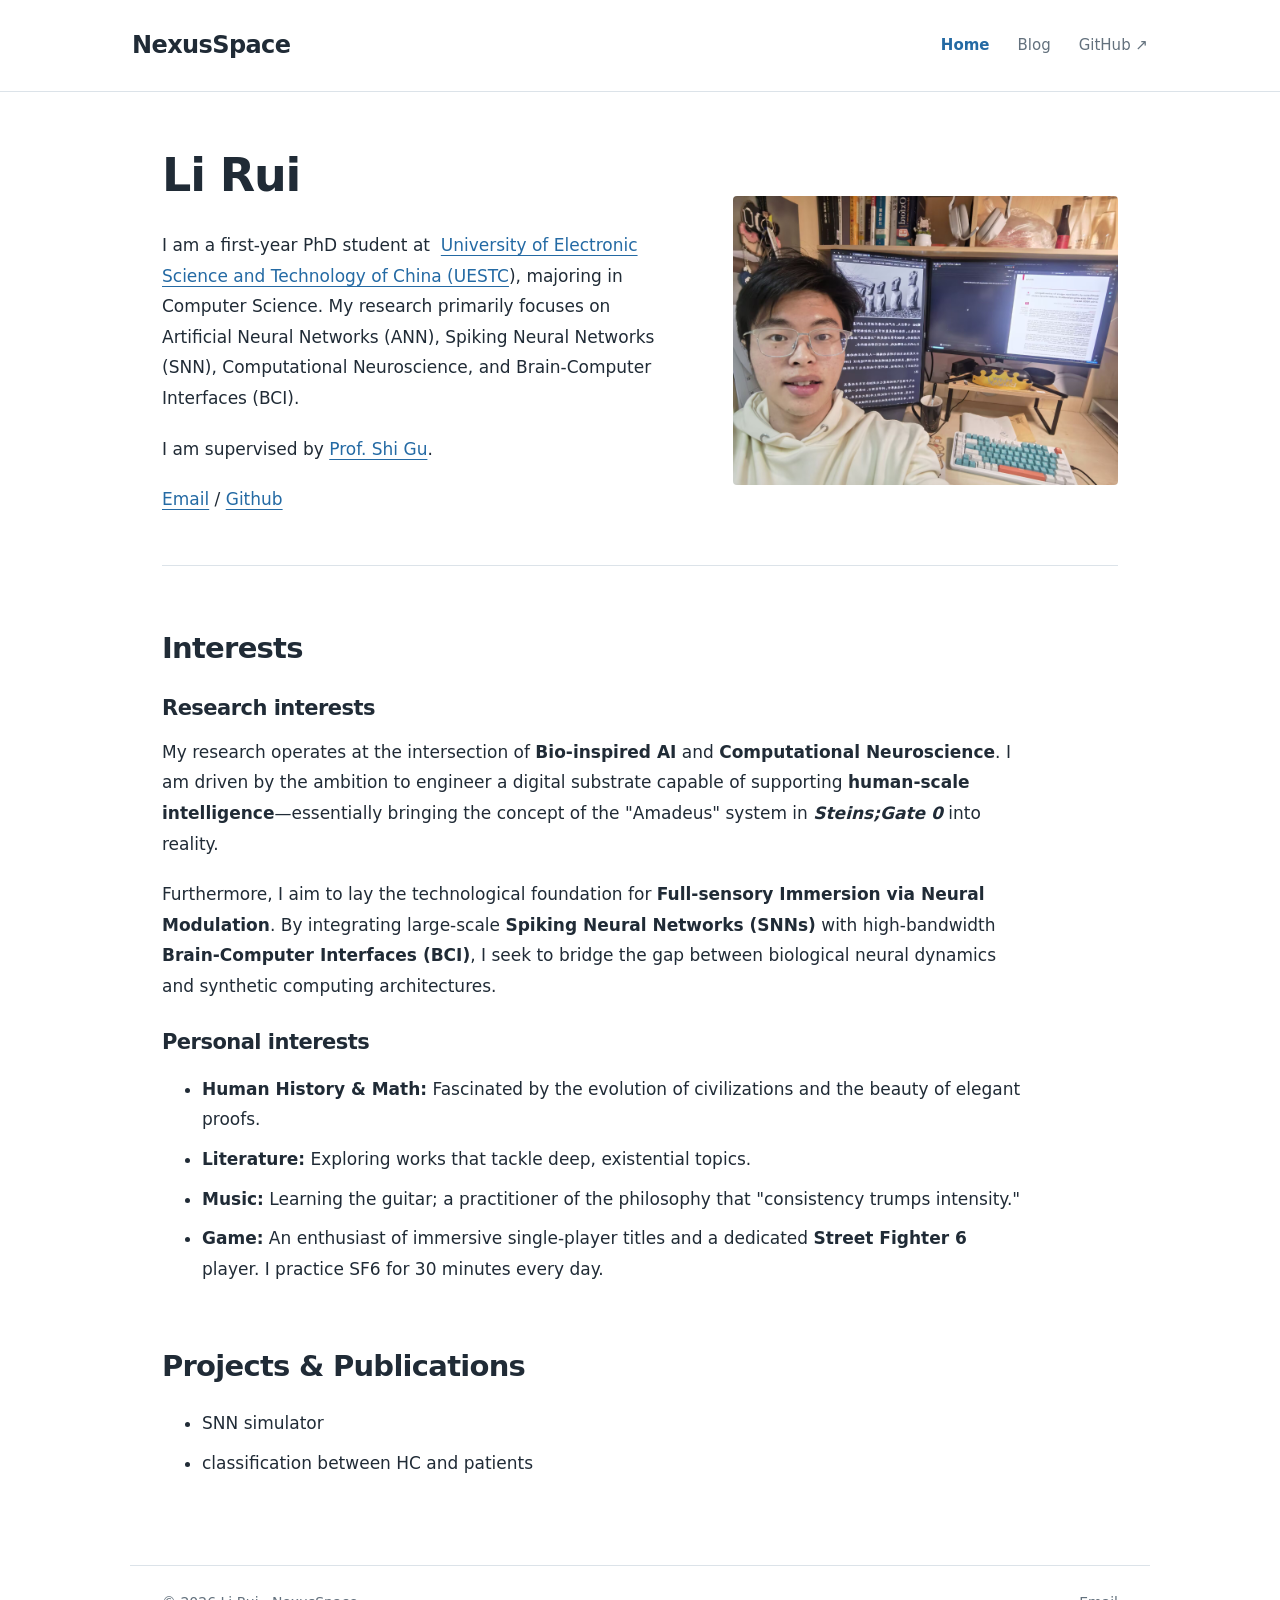
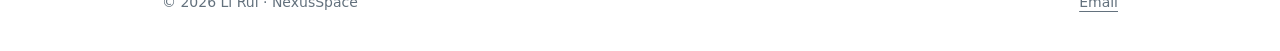
==== index.html @ 8b4534f8 "Publish NexusSpace personal homepage and blog" ====
<!doctype html>
<html lang="en"><head><meta charset="utf-8"><meta name="viewport" content="width=device-width, initial-scale=1"><title>Li Rui · NexusSpace</title><meta name="description" content="Li Rui — Computer Science, Spiking Neural Networks and Computational Neuroscience."><link rel="canonical" href="https://shwhwhwh.github.io/"><link rel="stylesheet" href="/style.css"></head><body><a class="skip" href="#main">Skip to content</a><header><nav class="nav" aria-label="Main navigation"><a class="brand" href="/">NexusSpace</a><div class="navlinks"><a href="/" aria-current="page">Home</a><a href="/blog.html">Blog</a><a href="https://github.com/shwhwhwh">GitHub ↗</a></div></nav></header><main id="main" class="home">
<div class="wp-block-group">
<div class="wp-block-uagb-container uagb-block-56922519 alignfull uagb-is-root-container"><div class="uagb-container-inner-blocks-wrap">
<div class="wp-block-uagb-container uagb-block-1a6a0ff0">
<h1>Li Rui</h1>



<p>I am a first-year PhD student at &nbsp;<a href="https://en.uestc.edu.cn/">University of Electronic Science and Technology of China (UESTC</a>), majoring in Computer Science. My research primarily focuses on Artificial Neural Networks (ANN), Spiking Neural Networks (SNN), Computational Neuroscience, and Brain-Computer Interfaces (BCI). </p>



<p>I am supervised by <a href="https://guslab.org/">Prof. Shi Gu</a>.</p>



<p class="has-text-align-center has-contrast-color has-text-color has-link-color"><a href="mailto:ruili1029@foxmail.com">Email</a> / <a href="https://github.com/shwhwhwh">Github</a></p>
</div>



<div class="wp-block-uagb-container uagb-block-8311aa13">
<figure class="wp-block-image size-full is-resized"><img class="wp-image-260" alt="2736c208f261cfcc4697f691878ba5bb" src="/image-1fafa830c368.jpg" loading="lazy" decoding="async"></figure>
</div>
</div></div>



<h2 class="wp-block-heading">Interests</h2>



<h3 class="wp-block-heading">Research interests</h3>



<p>My research operates at the intersection of <strong>Bio-inspired AI</strong> and <strong>Computational Neuroscience</strong>. I am driven by the ambition to engineer a digital substrate capable of supporting <strong>human-scale intelligence</strong>—essentially bringing the concept of the &quot;Amadeus&quot; system in <strong><em>Steins;Gate 0</em></strong> into reality.</p>



<p>Furthermore, I aim to lay the technological foundation for <strong>Full-sensory Immersion via Neural Modulation</strong>. By integrating large-scale <strong>Spiking Neural Networks (SNNs)</strong> with high-bandwidth <strong>Brain-Computer Interfaces (BCI)</strong>, I seek to bridge the gap between biological neural dynamics and synthetic computing architectures.</p>



<p></p>



<h3 class="wp-block-heading">Personal interests</h3>



<ul class="wp-block-list">
<li><strong>Human History &amp; Math:</strong> Fascinated by the evolution of civilizations and the beauty of elegant proofs.</li>



<li><strong>Literature:</strong> Exploring works that tackle deep, existential topics.</li>



<li><strong>Music:</strong> Learning the guitar; a practitioner of the philosophy that &quot;consistency trumps intensity.&quot;</li>



<li><strong>Game:</strong> An enthusiast of immersive single-player titles and a dedicated <strong>Street Fighter 6</strong> player. I practice SF6 for 30 minutes every day.</li>
</ul>



<p></p>



<h2 class="wp-block-heading">Projects &amp; Publications</h2>



<ul class="wp-block-list">
<li>SNN simulator</li>



<li>classification between HC and patients</li>
</ul>
</div>
</main><footer><span>© 2026 Li Rui · NexusSpace</span><a href="mailto:ruili1029@foxmail.com">Email</a></footer></body></html>
---- style.css ----
:root{--ink:#202b36;--muted:#63717d;--blue:#246aa4;--line:#dce3e9;--soft:#f5f8fa}*{box-sizing:border-box}html{scroll-behavior:smooth}body{margin:0;background:#fff;color:var(--ink);font:17px/1.8 system-ui,-apple-system,"Segoe UI","Microsoft YaHei",sans-serif}a{color:var(--blue);text-underline-offset:4px}a:hover{color:#114573}img{display:block;max-width:100%;height:auto}header{border-bottom:1px solid var(--line)}.nav{max-width:1080px;margin:auto;padding:24px 32px;display:flex;align-items:center;justify-content:space-between;gap:24px}.brand{font-weight:750;font-size:24px;letter-spacing:-.6px;color:var(--ink);text-decoration:none}.navlinks{display:flex;gap:28px;align-items:center}.navlinks a{font-size:15px;text-decoration:none;color:var(--muted)}.navlinks a[aria-current=page]{color:var(--blue);font-weight:650}.skip{position:absolute;left:16px;top:-100px}.skip:focus{top:0;background:white;padding:10px;z-index:2}main{max-width:1020px;margin:auto;padding:54px 32px 70px}h1,h2,h3{line-height:1.3;letter-spacing:-.025em}h1{font-size:clamp(30px,4vw,44px);margin:0 0 26px}h2{font-size:29px;margin:52px 0 22px}h3{font-size:21px;margin:28px 0 14px}p{margin:0 0 20px}li{margin:9px 0}figure{margin:28px 0}footer{border-top:1px solid var(--line);max-width:1020px;margin:auto;padding:24px 32px 36px;font-size:14px;color:var(--muted);display:flex;justify-content:space-between;gap:18px}footer a{color:inherit}.home .uagb-container-inner-blocks-wrap{display:grid;grid-template-columns:1.35fr 1fr;gap:52px;align-items:center;padding-bottom:30px;border-bottom:1px solid var(--line)}.home .uagb-block-1a6a0ff0 h2{font-size:46px;margin:0 0 24px}.home .uagb-block-8311aa13 figure{margin:0}.home .uagb-block-8311aa13 img{border-radius:4px;width:100%}.home .wp-block-group>h2{padding-top:12px}.home .wp-block-group>p,.home .wp-block-group>ul{max-width:860px}.eyebrow,.meta{font-size:14px;color:var(--muted)}.pagehead{display:flex;align-items:baseline;justify-content:space-between;gap:20px;border-bottom:1px solid var(--line);margin-bottom:12px}.post-row{display:grid;grid-template-columns:155px 1fr;gap:30px;padding:34px 0;border-bottom:1px solid var(--line)}.post-row h2{font-size:26px;margin:4px 0 14px}.post-row h2 a{text-decoration:none;color:var(--ink)}.post-row p{color:var(--muted);margin:0 0 10px}.post-row .thumb{margin-top:10px;width:155px;aspect-ratio:16/10;object-fit:cover;border-radius:3px}.article{max-width:860px}.article h1{font-size:clamp(28px,4vw,40px);margin:18px 0}.article .meta{padding-bottom:28px;margin-bottom:32px;border-bottom:1px solid var(--line)}.article p{line-height:1.95}.wp-block-gallery{display:grid;grid-template-columns:repeat(2,minmax(0,1fr));gap:12px;margin:24px 0}.wp-block-gallery figure{margin:0}.wp-block-gallery img{width:100%;height:auto;border-radius:2px}.back{display:inline-block;margin-top:40px}.banner{margin:0 0 42px;max-height:310px;overflow:hidden}.banner img{width:100%;object-fit:cover;max-height:310px}.notfound{text-align:center;padding:70px 0}.has-text-align-center{text-align:left}a:focus-visible{outline:3px solid #69a9dd;outline-offset:4px}@media(max-width:680px){body{font-size:16px}.nav{padding:20px}.navlinks{gap:18px}main{padding:32px 20px 48px}.home .uagb-container-inner-blocks-wrap{grid-template-columns:1fr;gap:24px}.home .uagb-block-1a6a0ff0 h2{font-size:38px}.home .uagb-block-8311aa13{max-width:420px}.post-row{grid-template-columns:1fr;gap:8px}.post-row .thumb{display:none}.wp-block-gallery{grid-template-columns:1fr}footer{padding:22px 20px;flex-wrap:wrap}.pagehead{align-items:center}h2{font-size:26px}}@media(prefers-reduced-motion:reduce){html{scroll-behavior:auto}}

.home .uagb-block-1a6a0ff0 h1{font-size:46px;margin:0 0 24px}@media(max-width:680px){.home .uagb-block-1a6a0ff0 h1{font-size:38px}}
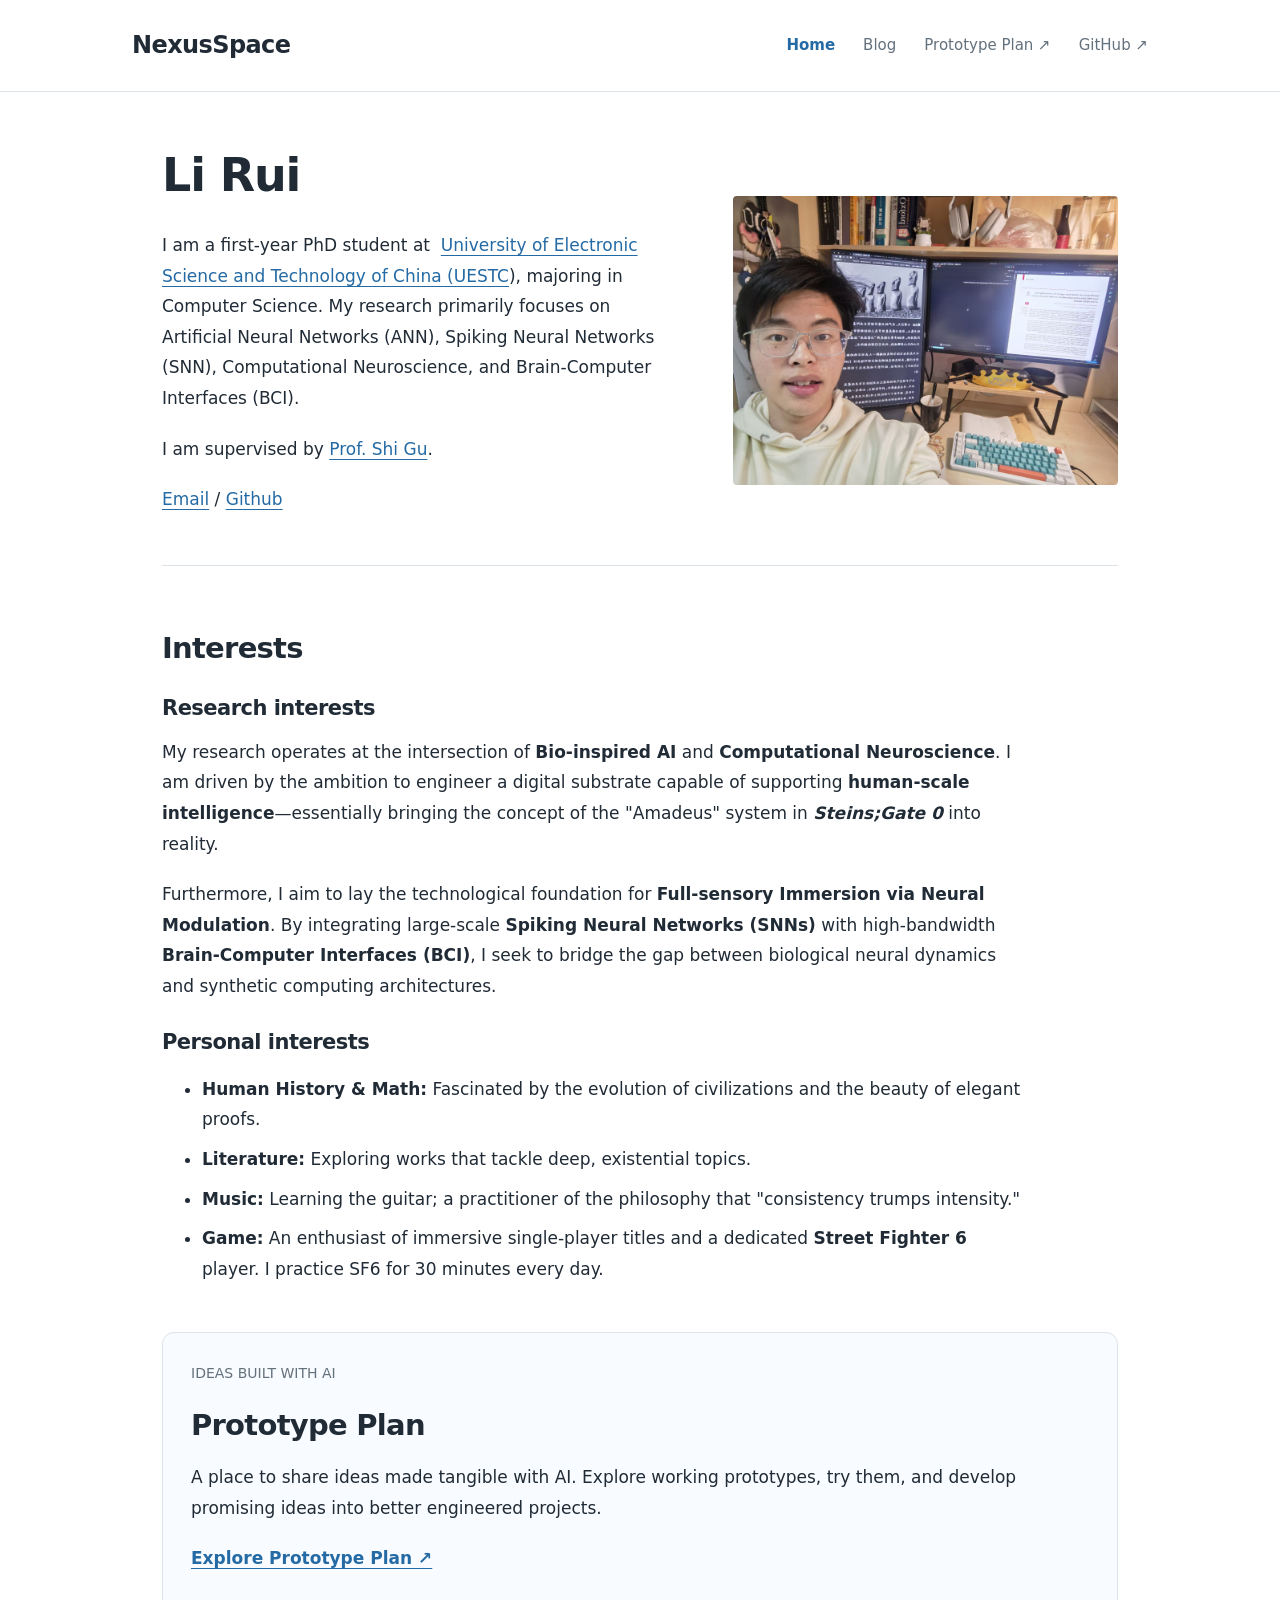
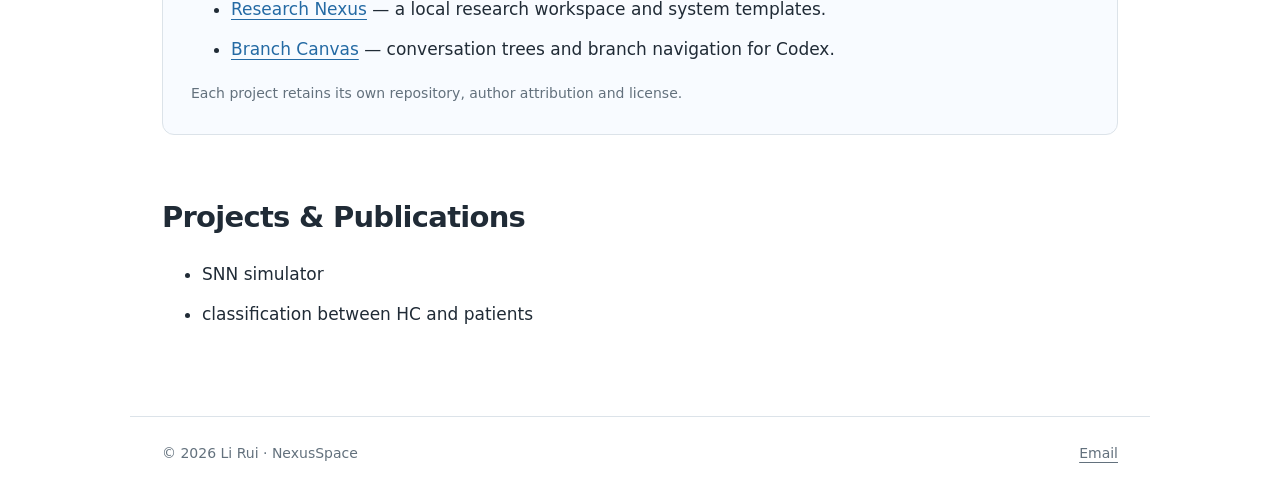
==== commit c855c09a: "Link Prototype Plan from homepage and feature its first two projects" ====
--- a/index.html
+++ b/index.html
@@ -1,5 +1,5 @@
 <!doctype html>
-<html lang="en"><head><meta charset="utf-8"><meta name="viewport" content="width=device-width, initial-scale=1"><title>Li Rui · NexusSpace</title><meta name="description" content="Li Rui — Computer Science, Spiking Neural Networks and Computational Neuroscience."><link rel="canonical" href="https://shwhwhwh.github.io/"><link rel="stylesheet" href="/style.css"></head><body><a class="skip" href="#main">Skip to content</a><header><nav class="nav" aria-label="Main navigation"><a class="brand" href="/">NexusSpace</a><div class="navlinks"><a href="/" aria-current="page">Home</a><a href="/blog.html">Blog</a><a href="https://github.com/shwhwhwh">GitHub ↗</a></div></nav></header><main id="main" class="home">
+<html lang="en"><head><meta charset="utf-8"><meta name="viewport" content="width=device-width, initial-scale=1"><title>Li Rui · NexusSpace</title><meta name="description" content="Li Rui — Computer Science, Spiking Neural Networks and Computational Neuroscience."><link rel="canonical" href="https://heathcliffak.com/"><link rel="stylesheet" href="/style.css"></head><body><a class="skip" href="#main">Skip to content</a><header><nav class="nav" aria-label="Main navigation"><a class="brand" href="/">NexusSpace</a><div class="navlinks"><a href="/" aria-current="page">Home</a><a href="/blog.html">Blog</a><a href="https://github.com/shwhwhwh/prototype-plan">Prototype Plan ↗</a><a href="https://github.com/shwhwhwh">GitHub ↗</a></div></nav></header><main id="main" class="home">
 <div class="wp-block-group">
 <div class="wp-block-uagb-container uagb-block-56922519 alignfull uagb-is-root-container"><div class="uagb-container-inner-blocks-wrap">
 <div class="wp-block-uagb-container uagb-block-1a6a0ff0">
@@ -73,6 +73,13 @@
 
 
 
+<section class="prototype-card" aria-labelledby="prototype-title">
+<p class="eyebrow">IDEAS BUILT WITH AI</p><h2 id="prototype-title">Prototype Plan</h2>
+<p>A place to share ideas made tangible with AI. Explore working prototypes, try them, and develop promising ideas into better engineered projects.</p>
+<p><a class="prototype-link" href="https://github.com/shwhwhwh/prototype-plan">Explore Prototype Plan ↗</a></p>
+<ul><li><a href="https://github.com/shwhwhwh/research-nexus">Research Nexus</a> — a local research workspace and system templates.</li>
+<li><a href="https://github.com/shwhwhwh/codex-branch-canvas">Branch Canvas</a> — conversation trees and branch navigation for Codex.</li></ul>
+<p class="meta">Each project retains its own repository, author attribution and license.</p></section>
 <h2 class="wp-block-heading">Projects &amp; Publications</h2>
 
 
--- a/style.css
+++ b/style.css
@@ -2,3 +2,5 @@
 :root{--ink:#202b36;--muted:#63717d;--blue:#246aa4;--line:#dce3e9;--soft:#f5f8fa}*{box-sizing:border-box}html{scroll-behavior:smooth}body{margin:0;background:#fff;color:var(--ink);font:17px/1.8 system-ui,-apple-system,"Segoe UI","Microsoft YaHei",sans-serif}a{color:var(--blue);text-underline-offset:4px}a:hover{color:#114573}img{display:block;max-width:100%;height:auto}header{border-bottom:1px solid var(--line)}.nav{max-width:1080px;margin:auto;padding:24px 32px;display:flex;align-items:center;justify-content:space-between;gap:24px}.brand{font-weight:750;font-size:24px;letter-spacing:-.6px;color:var(--ink);text-decoration:none}.navlinks{display:flex;gap:28px;align-items:center}.navlinks a{font-size:15px;text-decoration:none;color:var(--muted)}.navlinks a[aria-current=page]{color:var(--blue);font-weight:650}.skip{position:absolute;left:16px;top:-100px}.skip:focus{top:0;background:white;padding:10px;z-index:2}main{max-width:1020px;margin:auto;padding:54px 32px 70px}h1,h2,h3{line-height:1.3;letter-spacing:-.025em}h1{font-size:clamp(30px,4vw,44px);margin:0 0 26px}h2{font-size:29px;margin:52px 0 22px}h3{font-size:21px;margin:28px 0 14px}p{margin:0 0 20px}li{margin:9px 0}figure{margin:28px 0}footer{border-top:1px solid var(--line);max-width:1020px;margin:auto;padding:24px 32px 36px;font-size:14px;color:var(--muted);display:flex;justify-content:space-between;gap:18px}footer a{color:inherit}.home .uagb-container-inner-blocks-wrap{display:grid;grid-template-columns:1.35fr 1fr;gap:52px;align-items:center;padding-bottom:30px;border-bottom:1px solid var(--line)}.home .uagb-block-1a6a0ff0 h2{font-size:46px;margin:0 0 24px}.home .uagb-block-8311aa13 figure{margin:0}.home .uagb-block-8311aa13 img{border-radius:4px;width:100%}.home .wp-block-group>h2{padding-top:12px}.home .wp-block-group>p,.home .wp-block-group>ul{max-width:860px}.eyebrow,.meta{font-size:14px;color:var(--muted)}.pagehead{display:flex;align-items:baseline;justify-content:space-between;gap:20px;border-bottom:1px solid var(--line);margin-bottom:12px}.post-row{display:grid;grid-template-columns:155px 1fr;gap:30px;padding:34px 0;border-bottom:1px solid var(--line)}.post-row h2{font-size:26px;margin:4px 0 14px}.post-row h2 a{text-decoration:none;color:var(--ink)}.post-row p{color:var(--muted);margin:0 0 10px}.post-row .thumb{margin-top:10px;width:155px;aspect-ratio:16/10;object-fit:cover;border-radius:3px}.article{max-width:860px}.article h1{font-size:clamp(28px,4vw,40px);margin:18px 0}.article .meta{padding-bottom:28px;margin-bottom:32px;border-bottom:1px solid var(--line)}.article p{line-height:1.95}.wp-block-gallery{display:grid;grid-template-columns:repeat(2,minmax(0,1fr));gap:12px;margin:24px 0}.wp-block-gallery figure{margin:0}.wp-block-gallery img{width:100%;height:auto;border-radius:2px}.back{display:inline-block;margin-top:40px}.banner{margin:0 0 42px;max-height:310px;overflow:hidden}.banner img{width:100%;object-fit:cover;max-height:310px}.notfound{text-align:center;padding:70px 0}.has-text-align-center{text-align:left}a:focus-visible{outline:3px solid #69a9dd;outline-offset:4px}@media(max-width:680px){body{font-size:16px}.nav{padding:20px}.navlinks{gap:18px}main{padding:32px 20px 48px}.home .uagb-container-inner-blocks-wrap{grid-template-columns:1fr;gap:24px}.home .uagb-block-1a6a0ff0 h2{font-size:38px}.home .uagb-block-8311aa13{max-width:420px}.post-row{grid-template-columns:1fr;gap:8px}.post-row .thumb{display:none}.wp-block-gallery{grid-template-columns:1fr}footer{padding:22px 20px;flex-wrap:wrap}.pagehead{align-items:center}h2{font-size:26px}}@media(prefers-reduced-motion:reduce){html{scroll-behavior:auto}}
 
 .home .uagb-block-1a6a0ff0 h1{font-size:46px;margin:0 0 24px}@media(max-width:680px){.home .uagb-block-1a6a0ff0 h1{font-size:38px}}
+
+.prototype-card{margin:48px 0;padding:28px;border:1px solid var(--line);border-radius:12px;background:#f8fbff}.prototype-card h2{margin:6px 0 18px}.prototype-card .prototype-link{font-weight:700}.prototype-card .meta{margin-bottom:0}@media(max-width:680px){.navlinks{flex-wrap:wrap;gap:12px}.prototype-card{padding:20px}}
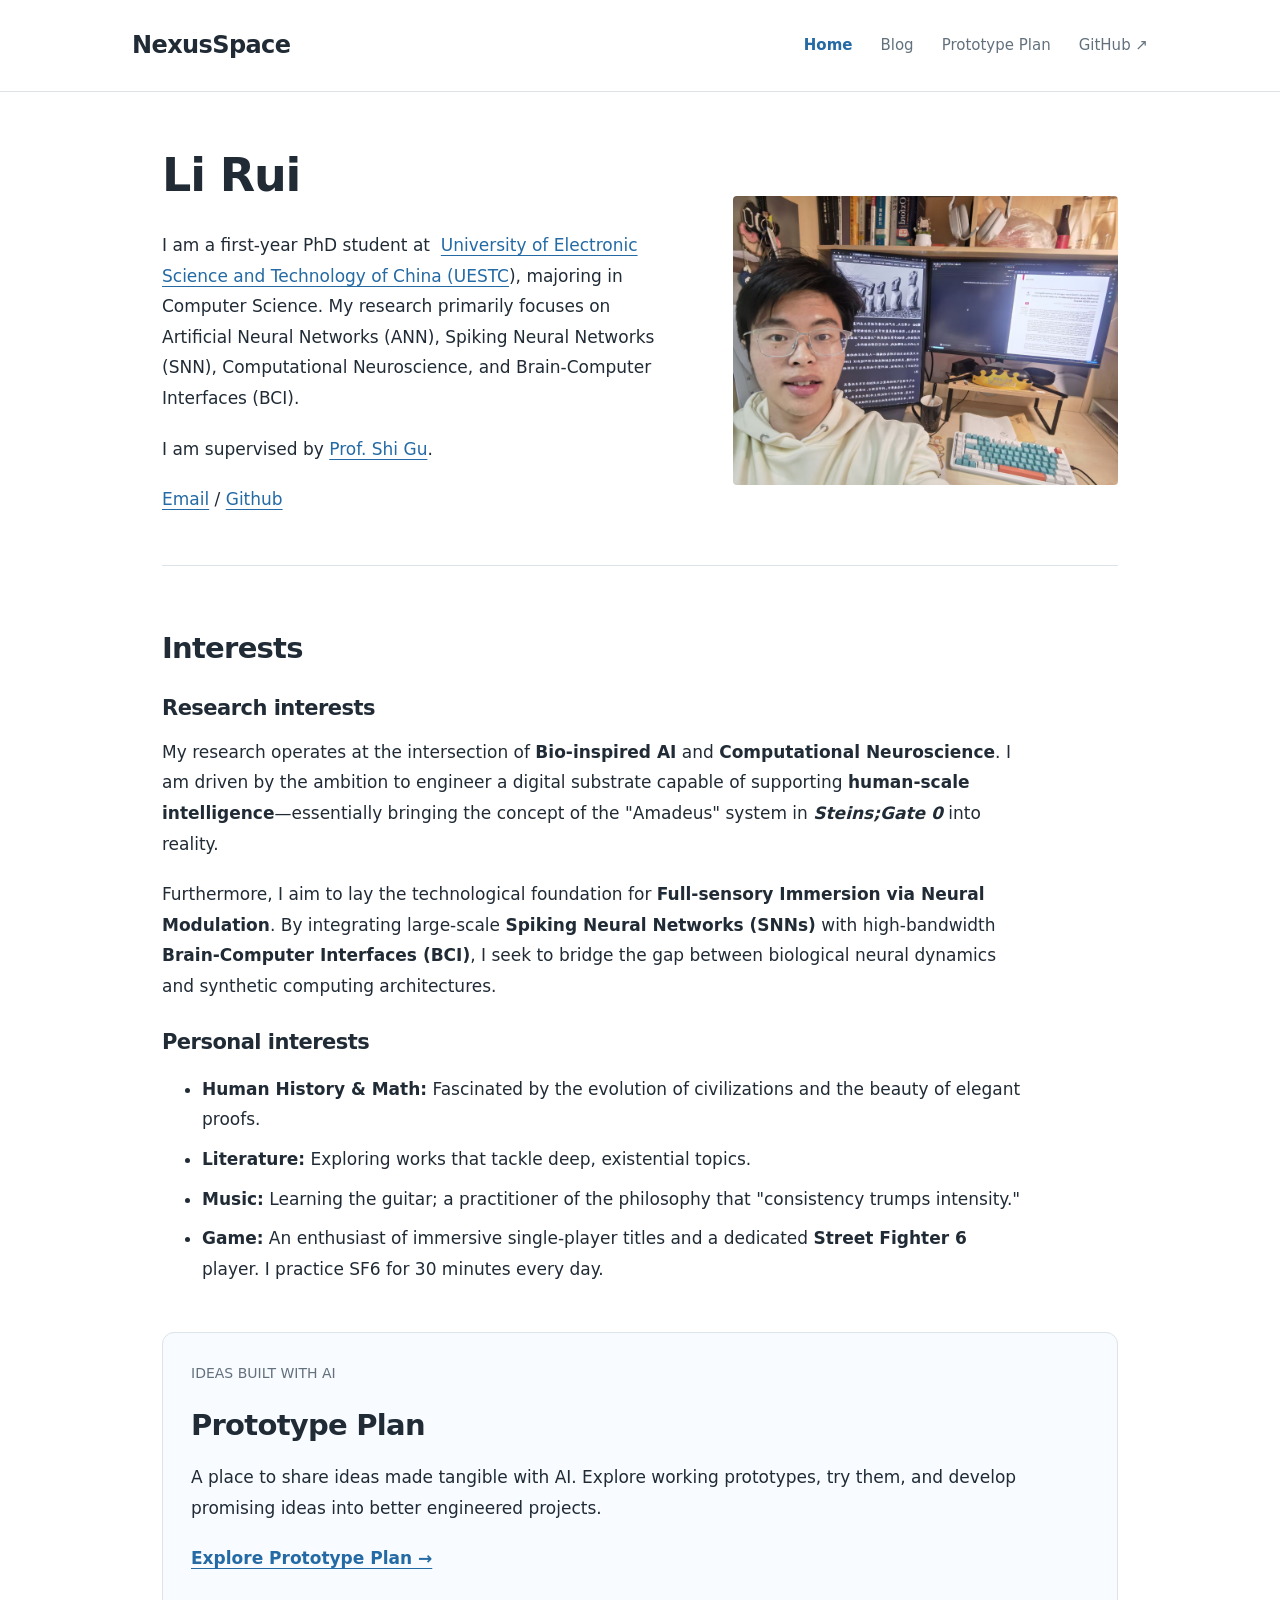
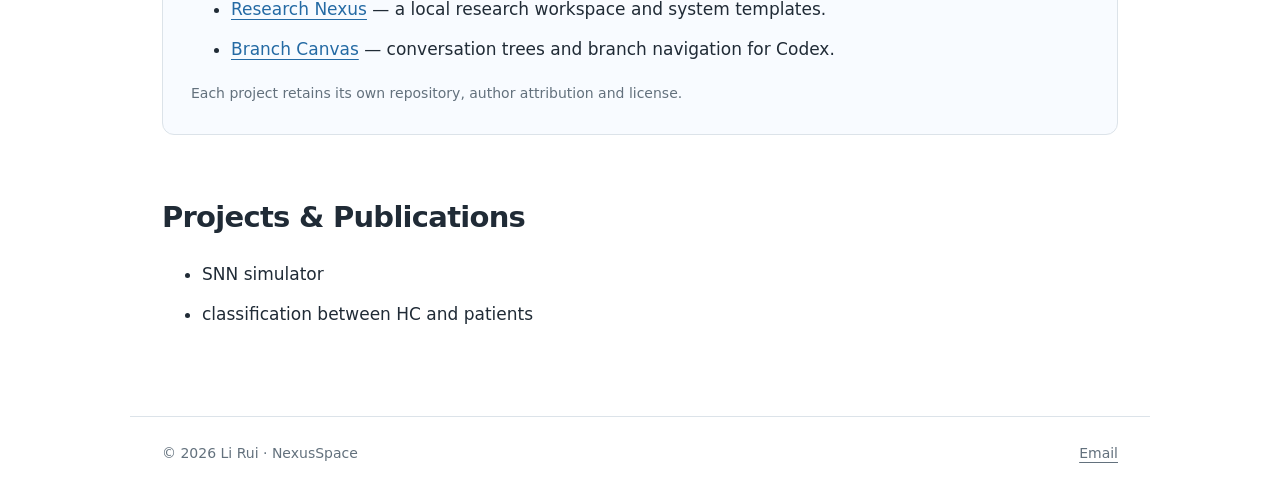
==== commit 41e93ebf: "Add independent Prototype Plan showcase with demos, downloads and submission entry" ====
--- a/index.html
+++ b/index.html
@@ -1,5 +1,5 @@
 <!doctype html>
-<html lang="en"><head><meta charset="utf-8"><meta name="viewport" content="width=device-width, initial-scale=1"><title>Li Rui · NexusSpace</title><meta name="description" content="Li Rui — Computer Science, Spiking Neural Networks and Computational Neuroscience."><link rel="canonical" href="https://heathcliffak.com/"><link rel="stylesheet" href="/style.css"></head><body><a class="skip" href="#main">Skip to content</a><header><nav class="nav" aria-label="Main navigation"><a class="brand" href="/">NexusSpace</a><div class="navlinks"><a href="/" aria-current="page">Home</a><a href="/blog.html">Blog</a><a href="https://github.com/shwhwhwh/prototype-plan">Prototype Plan ↗</a><a href="https://github.com/shwhwhwh">GitHub ↗</a></div></nav></header><main id="main" class="home">
+<html lang="en"><head><meta charset="utf-8"><meta name="viewport" content="width=device-width, initial-scale=1"><title>Li Rui · NexusSpace</title><meta name="description" content="Li Rui — Computer Science, Spiking Neural Networks and Computational Neuroscience."><link rel="canonical" href="https://heathcliffak.com/"><link rel="stylesheet" href="/style.css"></head><body><a class="skip" href="#main">Skip to content</a><header><nav class="nav" aria-label="Main navigation"><a class="brand" href="/">NexusSpace</a><div class="navlinks"><a href="/" aria-current="page">Home</a><a href="/blog.html">Blog</a><a href="/prototype-plan.html">Prototype Plan</a><a href="https://github.com/shwhwhwh">GitHub ↗</a></div></nav></header><main id="main" class="home">
 <div class="wp-block-group">
 <div class="wp-block-uagb-container uagb-block-56922519 alignfull uagb-is-root-container"><div class="uagb-container-inner-blocks-wrap">
 <div class="wp-block-uagb-container uagb-block-1a6a0ff0">
@@ -76,7 +76,7 @@
 <section class="prototype-card" aria-labelledby="prototype-title">
 <p class="eyebrow">IDEAS BUILT WITH AI</p><h2 id="prototype-title">Prototype Plan</h2>
 <p>A place to share ideas made tangible with AI. Explore working prototypes, try them, and develop promising ideas into better engineered projects.</p>
-<p><a class="prototype-link" href="https://github.com/shwhwhwh/prototype-plan">Explore Prototype Plan ↗</a></p>
+<p><a class="prototype-link" href="/prototype-plan.html">Explore Prototype Plan →</a></p>
 <ul><li><a href="https://github.com/shwhwhwh/research-nexus">Research Nexus</a> — a local research workspace and system templates.</li>
 <li><a href="https://github.com/shwhwhwh/codex-branch-canvas">Branch Canvas</a> — conversation trees and branch navigation for Codex.</li></ul>
 <p class="meta">Each project retains its own repository, author attribution and license.</p></section>
